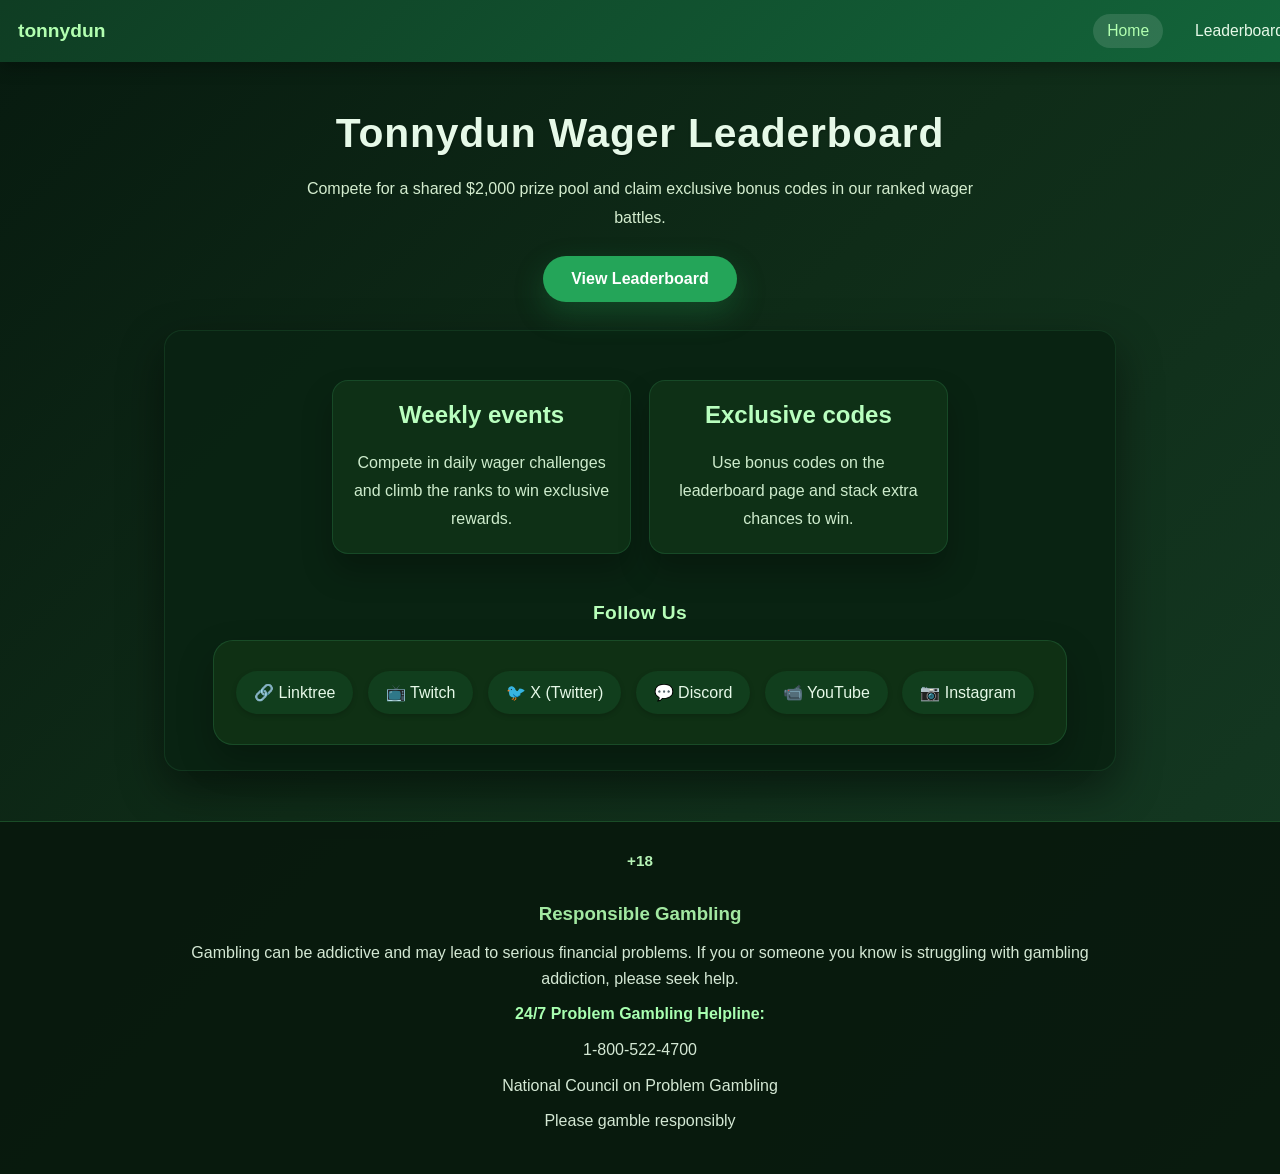
==== index.html @ 0fc9f28a "Initial commit" ====
<!DOCTYPE html>
<html lang="en">
<head>
  <meta charset="UTF-8">
  <title>Tonnydun Home</title>
  <link rel="stylesheet" href="style.css">
</head>
<body>

  <header>
    <div class="topbar">
      <div class="brand">
        <div class="logo">tonnydun</div>
      </div>
      <nav>
        <a href="index.html" class="active">Home</a>
        <a href="leaderboard.html">Leaderboard</a>
      </nav>
    </div>
  </header>

  <section class="hero" id="home">
    <h1>Tonnydun Wager Leaderboard</h1>
    <p class="hero-copy">Compete for a shared $2,000 prize pool and claim exclusive bonus codes in our ranked wager battles.</p>
    <a href="leaderboard.html" class="primary-btn">View Leaderboard</a>
  </section>

  <main class="container">
    <section class="overview">
      <div class="overview-card">
        <h2>Weekly events</h2>
        <p>Compete in daily wager challenges and climb the ranks to win exclusive rewards.</p>
      </div>
      <div class="overview-card">
        <h2>Exclusive codes</h2>
        <p>Use bonus codes on the leaderboard page and stack extra chances to win.</p>
      </div>
    </section>

    <section class="social-section">
      <h3>Follow Us</h3>
      <div class="social-links">
        <a href="https://linktr.ee/tonnydun" target="_blank">🔗 Linktree</a>
        <a href="https://www.twitch.tv/tonnydun" target="_blank">📺 Twitch</a>
        <a href="https://x.com/tonnydunn" target="_blank">🐦 X (Twitter)</a>
        <a href="https://discord.com/invite/55RNC8q8de" target="_blank">💬 Discord</a>
        <a href="https://www.youtube.com/@tonnydun" target="_blank">📹 YouTube</a>
        <a href="https://www.instagram.com/tonnydun/" target="_blank">📷 Instagram</a>
      </div>
    </section>
  </main>

  <footer>
    <div class="footer-grid">
      <div class="footer-info">
        <div class="age-footer">+18</div>
        <div class="responsible-gambling">
          <h3>Responsible Gambling</h3>
          <p>Gambling can be addictive and may lead to serious financial problems. If you or someone you know is struggling with gambling addiction, please seek help.</p>
          <p><strong>24/7 Problem Gambling Helpline:</strong></p>
          <p>1-800-522-4700</p>
          <p>National Council on Problem Gambling</p>
          <p>Please gamble responsibly</p>
        </div>
      </div>
    </div>
  </footer>

</body>
</html>
---- style.css ----
body {
  margin: 0;
  background: linear-gradient(135deg, #071a0f 0%, #0f2c18 45%, #153b24 100%);
  font-family: 'Inter', 'Segoe UI', Tahoma, Geneva, Verdana, sans-serif;
  color: #e6f9e8;
  min-height: 100vh;
  -webkit-font-smoothing: antialiased;
  text-rendering: optimizeLegibility;
}

.container {
  width: 100%;
  max-width: 900px;
  margin: 20px auto 0;
  padding: 25px;
  background: rgba(10, 35, 18, 0.95);
  border-radius: 18px;
  box-shadow: 0 18px 45px rgba(0, 0, 0, 0.45);
  border: 1px solid rgba(60, 168, 105, 0.15);
}

header {
  width: 100%;
  background: linear-gradient(135deg, #0f3d23, #13663b);
  padding: 14px 18px;
  box-shadow: 0 6px 15px rgba(0, 0, 0, 0.25);
  position: sticky;
  top: 0;
  z-index: 100;
}

.topbar {
  display: flex;
  justify-content: space-between;
  align-items: center;
  gap: 16px;
  flex-wrap: wrap;
  margin-bottom: 0;
}

.brand {
  display: flex;
  align-items: center;
  gap: 12px;
}

.logo {
  font-size: 1.2em;
  font-weight: 800;
  color: #b2ffb0;
}

.tag {
  background: rgba(255, 255, 255, 0.1);
  padding: 4px 10px;
  border-radius: 999px;
  font-size: 0.8em;
  color: #d6f8c6;
  border: 1px solid rgba(255, 255, 255, 0.12);
}

nav {
  display: flex;
  align-items: center;
  gap: 18px;
}

nav a {
  color: #e6f9e8;
  text-decoration: none;
  font-size: 0.98em;
  padding: 8px 14px;
  border-radius: 999px;
  transition: background 0.25s ease, color 0.25s ease;
}

nav a.active,
nav a:hover {
  background: rgba(255, 255, 255, 0.12);
  color: #b2ffb0;
}

h1 {
  margin: 0 0 14px;
  font-size: 2.6em;
  line-height: 1.05;
  letter-spacing: 0.02em;
  text-shadow: 0 1px 2px rgba(0, 0, 0, 0.35);
}

.hero {
  max-width: 760px;
  margin: 50px auto 28px;
  text-align: center;
}

.hero h1 {
  margin: 0 0 20px;
  font-size: 2.55em;
  line-height: 1.05;
}

.hero-copy {
  max-width: 680px;
  margin: 0 auto 24px;
  color: #d4edcf;
  font-size: 1rem;
  line-height: 1.75;
}

.overview {
  display: grid;
  gap: 18px;
  grid-template-columns: repeat(auto-fit, minmax(240px, 1fr));
  margin-top: 24px;
}

.overview-card {
  background: rgba(16, 50, 23, 0.92);
  border: 1px solid rgba(60, 168, 105, 0.2);
  border-radius: 16px;
  padding: 20px;
  box-shadow: 0 18px 30px rgba(0, 0, 0, 0.25);
}

.overview-card h2 {
  margin-top: 0;
  color: #b9ffbf;
}

.overview-card p {
  margin: 10px 0 0;
  line-height: 1.75;
  color: #ceeccd;
}

.footer-grid {
  display: grid;
  gap: 24px;
}

@media (min-width: 740px) {
  .footer-grid {
    grid-template-columns: 1fr 1fr;
  }
}

.footer-info {
  display: flex;
  flex-direction: column;
  gap: 16px;
}

.age-footer {
  font-size: 0.95em;
  color: #b5f3b5;
  font-weight: 700;
}

.hero-copy {
  max-width: 680px;
  margin: 0 auto 24px;
  color: #d4edcf;
  font-size: 1rem;
  line-height: 1.8;
}

.primary-btn {
  display: inline-block;
  background: #24a559;
  color: #fff;
  padding: 14px 28px;
  border-radius: 999px;
  text-decoration: none;
  font-weight: 700;
  box-shadow: 0 12px 30px rgba(36, 165, 89, 0.25);
  transition: transform 0.25s ease, box-shadow 0.25s ease, background 0.25s ease;
}

.primary-btn:hover {
  transform: translateY(-2px);
  box-shadow: 0 16px 35px rgba(36, 165, 89, 0.32);
  background: #35c573;
}

.container {
  width: 100%;
  max-width: 900px;
  margin: 0 auto 20px;
  padding: 25px;
  background: rgba(10, 35, 18, 0.95);
  border-radius: 18px;
  box-shadow: 0 18px 45px rgba(0, 0, 0, 0.45);
  border: 1px solid rgba(60, 168, 105, 0.15);
  display: flex;
  flex-direction: column;
  align-items: center;
  text-align: center;
}

.container > * + * {
  margin-top: 24px;
}

.age {
  font-size: 0.65em;
  color: #9edc9f;
  vertical-align: super;
}

.code {
  font-size: 1.35em;
  color: #7dd07d;
  font-weight: 700;
  text-shadow: 0 1px 4px rgba(0, 0, 0, 0.35);
  letter-spacing: 1px;
}

#countdown {
  text-align: center;
  font-size: 1.15em;
  margin-bottom: 30px;
  padding: 0;
  font-weight: 600;
}

#timer {
  font-size: 1.45em;
  color: #a8ffb0;
}

.card {
  background: linear-gradient(145deg, #0d3d1d, #154b28);
  padding: 18px 22px;
  margin: 14px 0;
  border-radius: 14px;
  display: flex;
  justify-content: space-between;
  align-items: center;
  box-shadow: 0 12px 24px rgba(0, 0, 0, 0.28);
  transition: transform 0.25s ease, box-shadow 0.25s ease;
}

.card:hover {
  transform: translateY(-4px);
  box-shadow: 0 14px 32px rgba(0, 0, 0, 0.32);
}

.rank {
  font-weight: bold;
  font-size: 1.1em;
}

.details {
  text-align: right;
  font-size: 0.9em;
}

.details span {
  display: block;
  margin-bottom: 5px;
}

.top3-podium {
  display: flex;
  justify-content: center;
  align-items: flex-end;
  margin-bottom: 30px;
  gap: 10px;
}

.podium-card {
  background: linear-gradient(45deg, #1b4d26, #2f7a47, #1b4d26);
  color: #f3f9f0;
  border-radius: 18px;
  padding: 22px;
  text-align: center;
  box-shadow: 0 10px 28px rgba(31, 102, 57, 0.45);
  animation: shine 2s ease-in-out infinite alternate;
  display: flex;
  flex-direction: column;
  justify-content: center;
  min-width: 180px;
  transition: transform 0.25s ease;
}

.podium-card:hover {
  transform: translateY(-5px);
}

.podium-1 {
  height: 220px;
  order: 2;
  background: linear-gradient(45deg, #1e632c, #3bb25e);
}

.podium-2 {
  height: 180px;
  order: 1;
  background: linear-gradient(45deg, #196037, #318c50);
}

.podium-3 {
  height: 160px;
  order: 3;
  background: linear-gradient(45deg, #154e2e, #2f7a4a);
}

.podium-card .rank {
  font-size: 1.5em;
  font-weight: bold;
  margin-bottom: 10px;
}

.podium-card .name {
  font-size: 1.2em;
  margin-bottom: 10px;
}

.podium-card .wagered, .podium-card .prize {
  font-size: 0.9em;
  margin: 5px 0;
}

@keyframes shine {
  from { box-shadow: 0 0 20px rgba(53, 154, 83, 0.45); }
  to { box-shadow: 0 0 30px rgba(53, 154, 83, 0.75); }
}

footer {
  margin-top: 50px;
  padding: 30px 20px;
  background: rgba(8, 24, 12, 0.92);
  color: #d4e8d4;
  border-top: 1px solid rgba(82, 225, 118, 0.25);
}

.footer-grid {
  display: grid;
  gap: 24px;
  justify-items: center;
  text-align: center;
  width: 100%;
  max-width: 900px;
  margin: 0 auto;
  grid-template-columns: repeat(auto-fit, minmax(320px, 1fr));
}

.footer-info {
  display: flex;
  flex-direction: column;
  align-items: center;
  gap: 16px;
  width: 100%;
}

.social-section {
  margin-top: 28px;
}

.social-section h3 {
  color: #b7ffb9;
  margin-bottom: 16px;
  font-size: 1.2em;
  letter-spacing: 0.02em;
  text-align: center;
}

.social-links {
  padding: 22px;
  background: rgba(16, 50, 22, 0.95);
  border: 1px solid rgba(60, 168, 105, 0.22);
  border-radius: 20px;
  box-shadow: 0 16px 35px rgba(0, 0, 0, 0.25);
  text-align: center;
}

.social-links a {
  display: inline-block;
  margin: 8px 10px 8px 0;
  padding: 12px 18px;
  background: rgba(36, 165, 89, 0.12);
  color: #e6f9e8;
  text-decoration: none;
  border-radius: 999px;
  transition: all 0.25s ease;
  box-shadow: 0 2px 5px rgba(0, 0, 0, 0.18);
}

.social-links a:hover {
  background: #1f6c3f;
  color: #fff;
  transform: translateY(-2px);
  box-shadow: 0 4px 10px rgba(31, 102, 57, 0.35);
}

.responsible-gambling h3 {
  color: #a2e8a1;
  margin-bottom: 15px;
}

.responsible-gambling p {
  margin: 10px 0;
  line-height: 1.6;
}

.responsible-gambling strong {
  color: #a8ffb0;
}
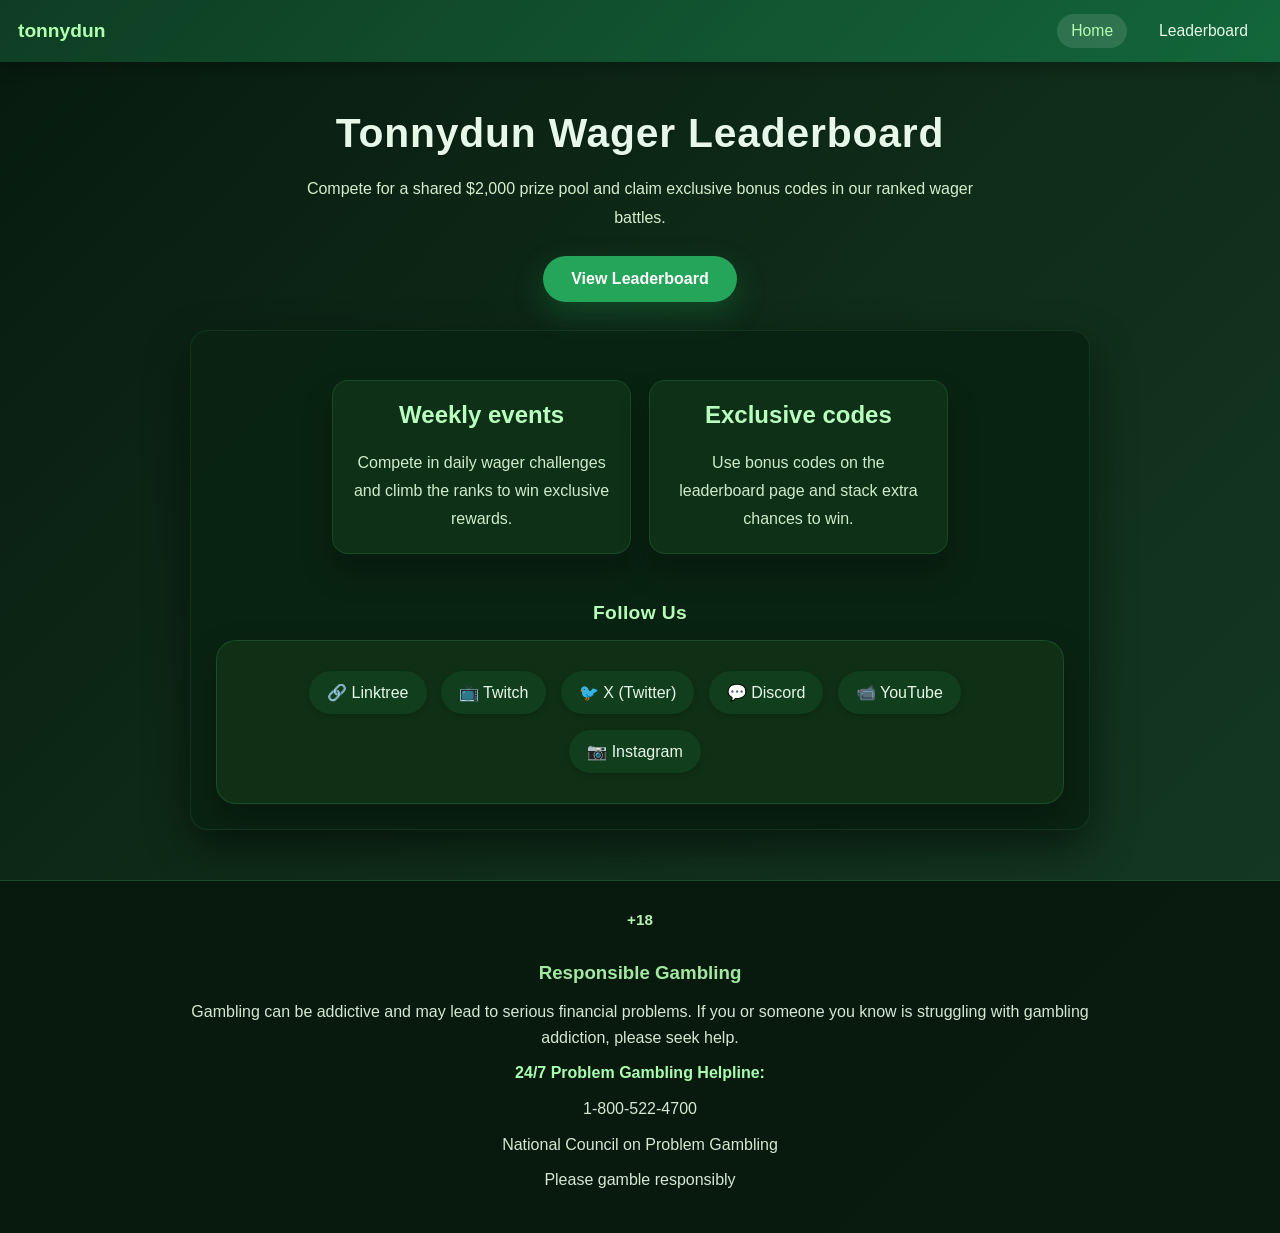
==== commit f126fe70: "Add favicon and update HTML for Tonnydun Leaderboard" ====
--- a/index.html
+++ b/index.html
@@ -3,6 +3,8 @@
 <head>
   <meta charset="UTF-8">
   <title>Tonnydun Home</title>
+  <meta name="application-name" content="Tonnydun Leaderboard">
+  <link rel="icon" href="favicon.svg" type="image/svg+xml">
   <link rel="stylesheet" href="style.css">
 </head>
 <body>
--- a/style.css
+++ b/style.css
@@ -1,5 +1,15 @@
+html,
 body {
   margin: 0;
+  padding: 0;
+  overflow-x: hidden;
+}
+
+* {
+  box-sizing: border-box;
+}
+
+body {
   background: linear-gradient(135deg, #071a0f 0%, #0f2c18 45%, #153b24 100%);
   font-family: 'Inter', 'Segoe UI', Tahoma, Geneva, Verdana, sans-serif;
   color: #e6f9e8;
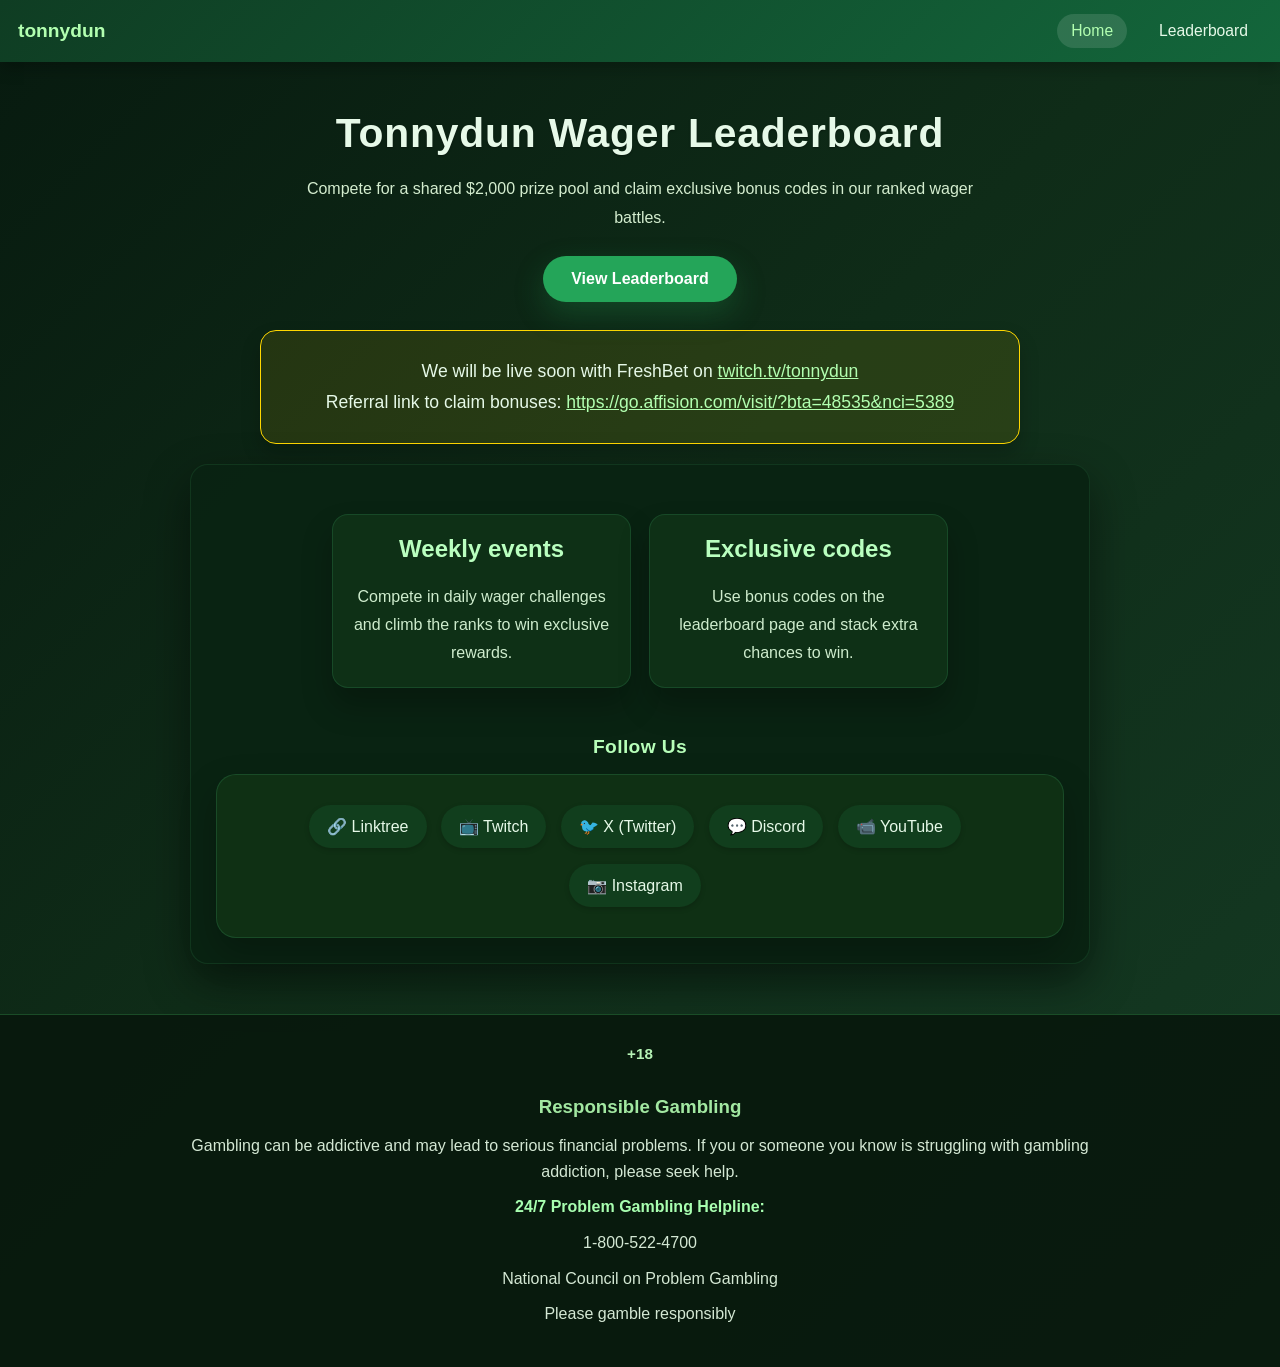
==== commit 299098f6: "Add announcement section for FreshBet live stream" ====
--- a/index.html
+++ b/index.html
@@ -25,6 +25,11 @@
     <h1>Tonnydun Wager Leaderboard</h1>
     <p class="hero-copy">Compete for a shared $2,000 prize pool and claim exclusive bonus codes in our ranked wager battles.</p>
     <a href="leaderboard.html" class="primary-btn">View Leaderboard</a>
+  </section>
+
+  <section class="announcement">
+    <p>We will be live soon with FreshBet on <a href="https://twitch.tv/tonnydun" target="_blank">twitch.tv/tonnydun</a></p>
+    <p>Referral link to claim bonuses: <a href="https://go.affision.com/visit/?bta=48535&nci=5389" target="_blank">https://go.affision.com/visit/?bta=48535&nci=5389</a></p>
   </section>
 
   <main class="container">
--- a/style.css
+++ b/style.css
@@ -173,6 +173,28 @@
   color: #d4edcf;
   font-size: 1rem;
   line-height: 1.8;
+}
+
+.announcement {
+  max-width: 760px;
+  margin: 20px auto;
+  text-align: center;
+  background: rgba(255, 215, 0, 0.1);
+  border: 1px solid #ffd700;
+  border-radius: 16px;
+  padding: 20px;
+  box-shadow: 0 10px 20px rgba(0, 0, 0, 0.2);
+}
+
+.announcement p {
+  margin: 10px 0;
+  font-size: 1.1em;
+  color: #e6f9e8;
+}
+
+.announcement a {
+  color: #b2ffb0;
+  text-decoration: underline;
 }
 
 .primary-btn {
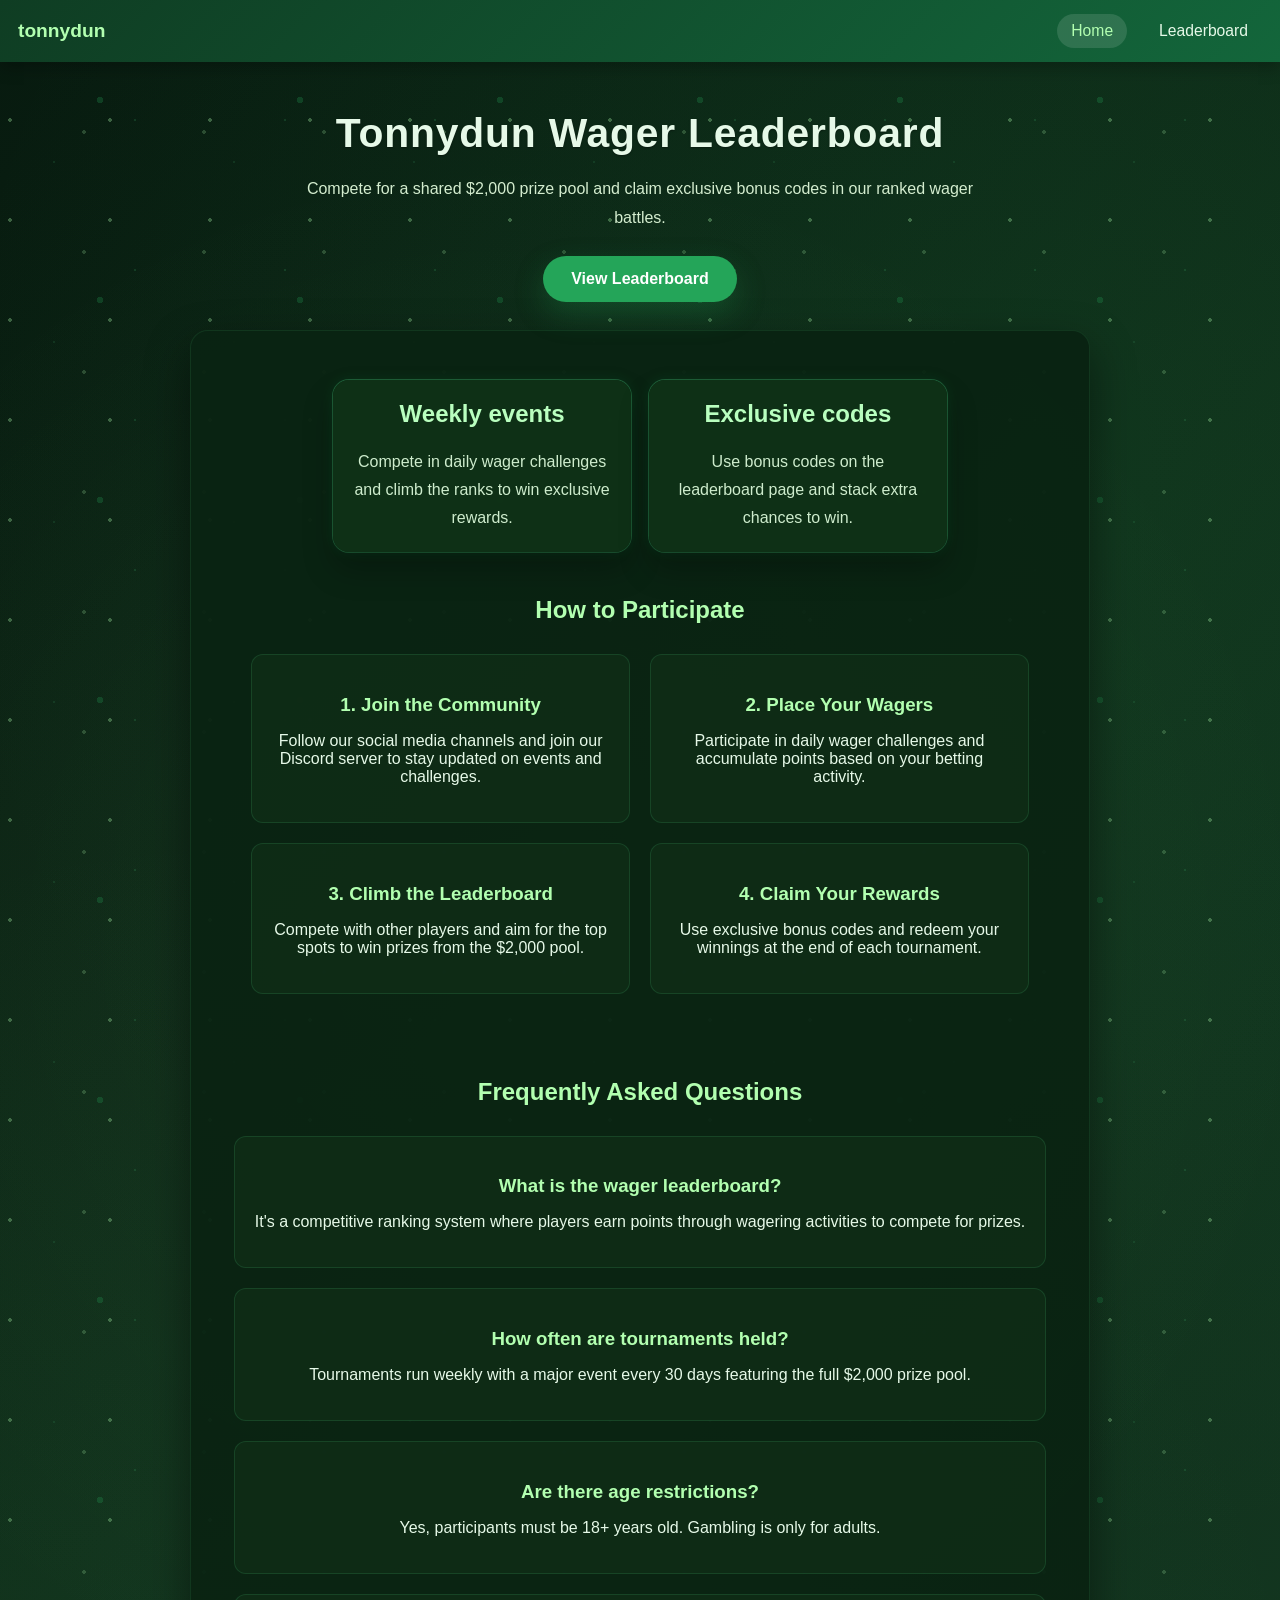
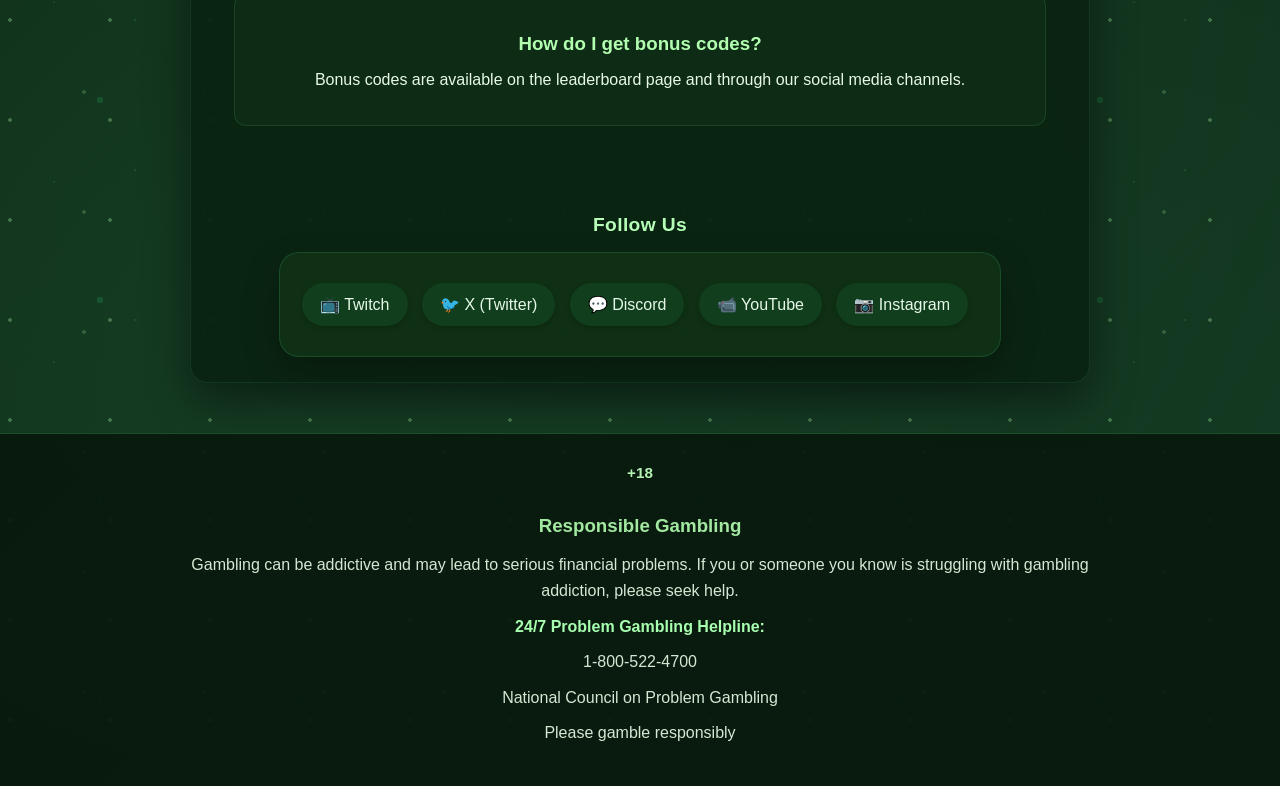
==== commit d127e4b4: "Update site" ====
--- a/index.html
+++ b/index.html
@@ -27,11 +27,6 @@
     <a href="leaderboard.html" class="primary-btn">View Leaderboard</a>
   </section>
 
-  <section class="announcement">
-    <p>We will be live soon with FreshBet on <a href="https://twitch.tv/tonnydun" target="_blank">twitch.tv/tonnydun</a></p>
-    <p>Referral link to claim bonuses: <a href="https://go.affision.com/visit/?bta=48535&nci=5389" target="_blank">https://go.affision.com/visit/?bta=48535&nci=5389</a></p>
-  </section>
-
   <main class="container">
     <section class="overview">
       <div class="overview-card">
@@ -44,10 +39,53 @@
       </div>
     </section>
 
+    <section class="participate-section">
+      <h2>How to Participate</h2>
+      <div class="participate-steps">
+        <div class="step">
+          <h3>1. Join the Community</h3>
+          <p>Follow our social media channels and join our Discord server to stay updated on events and challenges.</p>
+        </div>
+        <div class="step">
+          <h3>2. Place Your Wagers</h3>
+          <p>Participate in daily wager challenges and accumulate points based on your betting activity.</p>
+        </div>
+        <div class="step">
+          <h3>3. Climb the Leaderboard</h3>
+          <p>Compete with other players and aim for the top spots to win prizes from the $2,000 pool.</p>
+        </div>
+        <div class="step">
+          <h3>4. Claim Your Rewards</h3>
+          <p>Use exclusive bonus codes and redeem your winnings at the end of each tournament.</p>
+        </div>
+      </div>
+    </section>
+
+    <section class="faq-section">
+      <h2>Frequently Asked Questions</h2>
+      <div class="faq-list">
+        <div class="faq-item">
+          <h3>What is the wager leaderboard?</h3>
+          <p>It's a competitive ranking system where players earn points through wagering activities to compete for prizes.</p>
+        </div>
+        <div class="faq-item">
+          <h3>How often are tournaments held?</h3>
+          <p>Tournaments run weekly with a major event every 30 days featuring the full $2,000 prize pool.</p>
+        </div>
+        <div class="faq-item">
+          <h3>Are there age restrictions?</h3>
+          <p>Yes, participants must be 18+ years old. Gambling is only for adults.</p>
+        </div>
+        <div class="faq-item">
+          <h3>How do I get bonus codes?</h3>
+          <p>Bonus codes are available on the leaderboard page and through our social media channels.</p>
+        </div>
+      </div>
+    </section>
+
     <section class="social-section">
       <h3>Follow Us</h3>
       <div class="social-links">
-        <a href="https://linktr.ee/tonnydun" target="_blank">🔗 Linktree</a>
         <a href="https://www.twitch.tv/tonnydun" target="_blank">📺 Twitch</a>
         <a href="https://x.com/tonnydunn" target="_blank">🐦 X (Twitter)</a>
         <a href="https://discord.com/invite/55RNC8q8de" target="_blank">💬 Discord</a>
--- a/style.css
+++ b/style.css
@@ -16,17 +16,67 @@
   min-height: 100vh;
   -webkit-font-smoothing: antialiased;
   text-rendering: optimizeLegibility;
+  position: relative;
+  overflow-x: hidden;
+  perspective: 1000px;
+}
+
+body::before {
+  content: '';
+  position: fixed;
+  top: 0;
+  left: 0;
+  width: 100%;
+  height: 100%;
+  background: 
+    radial-gradient(circle at 20% 80%, rgba(60, 168, 105, 0.1) 0%, transparent 50%),
+    radial-gradient(circle at 80% 20%, rgba(36, 165, 89, 0.1) 0%, transparent 50%),
+    radial-gradient(circle at 40% 40%, rgba(178, 255, 176, 0.05) 0%, transparent 50%);
+  animation: float 20s ease-in-out infinite;
+  z-index: -1;
+}
+
+body::after {
+  content: '';
+  position: fixed;
+  top: 0;
+  left: 0;
+  width: 100%;
+  height: 100%;
+  background-image: 
+    radial-gradient(circle at 10% 20%, rgba(178, 255, 176, 0.3) 2px, transparent 2px),
+    radial-gradient(circle at 90% 80%, rgba(60, 168, 105, 0.2) 1px, transparent 1px),
+    radial-gradient(circle at 50% 50%, rgba(36, 165, 89, 0.25) 3px, transparent 3px),
+    radial-gradient(circle at 70% 10%, rgba(178, 255, 176, 0.2) 2px, transparent 2px),
+    radial-gradient(circle at 30% 90%, rgba(60, 168, 105, 0.15) 1px, transparent 1px);
+  background-size: 100px 100px, 150px 150px, 200px 200px, 120px 120px, 180px 180px;
+  animation: particles 30s linear infinite;
+  z-index: -1;
+}
+
+@keyframes float {
+  0%, 100% { transform: translateY(0px) rotate(0deg); }
+  33% { transform: translateY(-10px) rotate(1deg); }
+  66% { transform: translateY(10px) rotate(-1deg); }
+}
+
+@keyframes particles {
+  0% { transform: translateY(0px); }
+  100% { transform: translateY(-100vh); }
 }
 
 .container {
   width: 100%;
   max-width: 900px;
-  margin: 20px auto 0;
+  margin: 0 auto 20px;
   padding: 25px;
   background: rgba(10, 35, 18, 0.95);
   border-radius: 18px;
-  box-shadow: 0 18px 45px rgba(0, 0, 0, 0.45);
-  border: 1px solid rgba(60, 168, 105, 0.15);
+  box-shadow: 
+    0 18px 45px rgba(0, 0, 0, 0.45),
+    0 0 0 1px rgba(60, 168, 105, 0.3),
+    0 0 20px rgba(36, 165, 89, 0.1);
+  border: none;
 }
 
 header {
@@ -102,6 +152,13 @@
   max-width: 760px;
   margin: 50px auto 28px;
   text-align: center;
+  transform-style: preserve-3d;
+  animation: heroFloat 6s ease-in-out infinite;
+}
+
+@keyframes heroFloat {
+  0%, 100% { transform: translateZ(0px) rotateX(0deg); }
+  50% { transform: translateZ(20px) rotateX(1deg); }
 }
 
 .hero h1 {
@@ -127,10 +184,20 @@
 
 .overview-card {
   background: rgba(16, 50, 23, 0.92);
-  border: 1px solid rgba(60, 168, 105, 0.2);
   border-radius: 16px;
   padding: 20px;
-  box-shadow: 0 18px 30px rgba(0, 0, 0, 0.25);
+  box-shadow: 
+    0 18px 30px rgba(0, 0, 0, 0.25),
+    0 0 0 1px rgba(60, 168, 105, 0.4),
+    0 0 15px rgba(36, 165, 89, 0.15);
+  transition: transform 0.3s ease, box-shadow 0.3s ease;
+  transform-style: preserve-3d;
+  border: none;
+}
+
+.overview-card:hover {
+  transform: translateY(-10px) rotateX(5deg) rotateY(5deg);
+  box-shadow: 0 25px 50px rgba(0, 0, 0, 0.4);
 }
 
 .overview-card h2 {
@@ -142,6 +209,74 @@
   margin: 10px 0 0;
   line-height: 1.75;
   color: #ceeccd;
+}
+
+.participate-section {
+  margin: 40px 0;
+}
+
+.participate-section h2 {
+  text-align: center;
+  margin-bottom: 30px;
+  color: #b2ffb0;
+}
+
+.participate-steps {
+  display: grid;
+  grid-template-columns: repeat(auto-fit, minmax(250px, 1fr));
+  gap: 20px;
+}
+
+.step {
+  background: rgba(15, 45, 23, 0.8);
+  padding: 20px;
+  border-radius: 12px;
+  border: 1px solid rgba(60, 168, 105, 0.2);
+  text-align: center;
+  transition: transform 0.3s ease;
+  transform-style: preserve-3d;
+}
+
+.step:hover {
+  transform: translateY(-5px) rotateX(3deg) rotateY(3deg);
+}
+
+.step h3 {
+  color: #b2ffb0;
+  margin-bottom: 10px;
+}
+
+.faq-section {
+  margin: 40px 0;
+}
+
+.faq-section h2 {
+  text-align: center;
+  margin-bottom: 30px;
+  color: #b2ffb0;
+}
+
+.faq-list {
+  display: grid;
+  gap: 20px;
+}
+
+.faq-item {
+  background: rgba(15, 45, 23, 0.8);
+  padding: 20px;
+  border-radius: 12px;
+  border: 1px solid rgba(60, 168, 105, 0.2);
+  transition: transform 0.3s ease;
+  transform-style: preserve-3d;
+}
+
+.faq-item:hover {
+  transform: translateY(-5px) rotateX(2deg) rotateY(-2deg);
+}
+
+.faq-item h3 {
+  color: #b2ffb0;
+  margin-bottom: 10px;
 }
 
 .footer-grid {
@@ -173,28 +308,6 @@
   color: #d4edcf;
   font-size: 1rem;
   line-height: 1.8;
-}
-
-.announcement {
-  max-width: 760px;
-  margin: 20px auto;
-  text-align: center;
-  background: rgba(255, 215, 0, 0.1);
-  border: 1px solid #ffd700;
-  border-radius: 16px;
-  padding: 20px;
-  box-shadow: 0 10px 20px rgba(0, 0, 0, 0.2);
-}
-
-.announcement p {
-  margin: 10px 0;
-  font-size: 1.1em;
-  color: #e6f9e8;
-}
-
-.announcement a {
-  color: #b2ffb0;
-  text-decoration: underline;
 }
 
 .primary-btn {
@@ -259,6 +372,12 @@
 #timer {
   font-size: 1.45em;
   color: #a8ffb0;
+  animation: pulse 2s ease-in-out infinite;
+}
+
+@keyframes pulse {
+  0%, 100% { opacity: 1; }
+  50% { opacity: 0.7; }
 }
 
 .card {
@@ -314,10 +433,11 @@
   justify-content: center;
   min-width: 180px;
   transition: transform 0.25s ease;
+  transform-style: preserve-3d;
 }
 
 .podium-card:hover {
-  transform: translateY(-5px);
+  transform: translateY(-10px) rotateX(5deg) rotateY(5deg) scale(1.05);
 }
 
 .podium-1 {
@@ -422,7 +542,7 @@
 .social-links a:hover {
   background: #1f6c3f;
   color: #fff;
-  transform: translateY(-2px);
+  transform: translateY(-2px) rotateX(5deg) rotateY(5deg);
   box-shadow: 0 4px 10px rgba(31, 102, 57, 0.35);
 }
 
